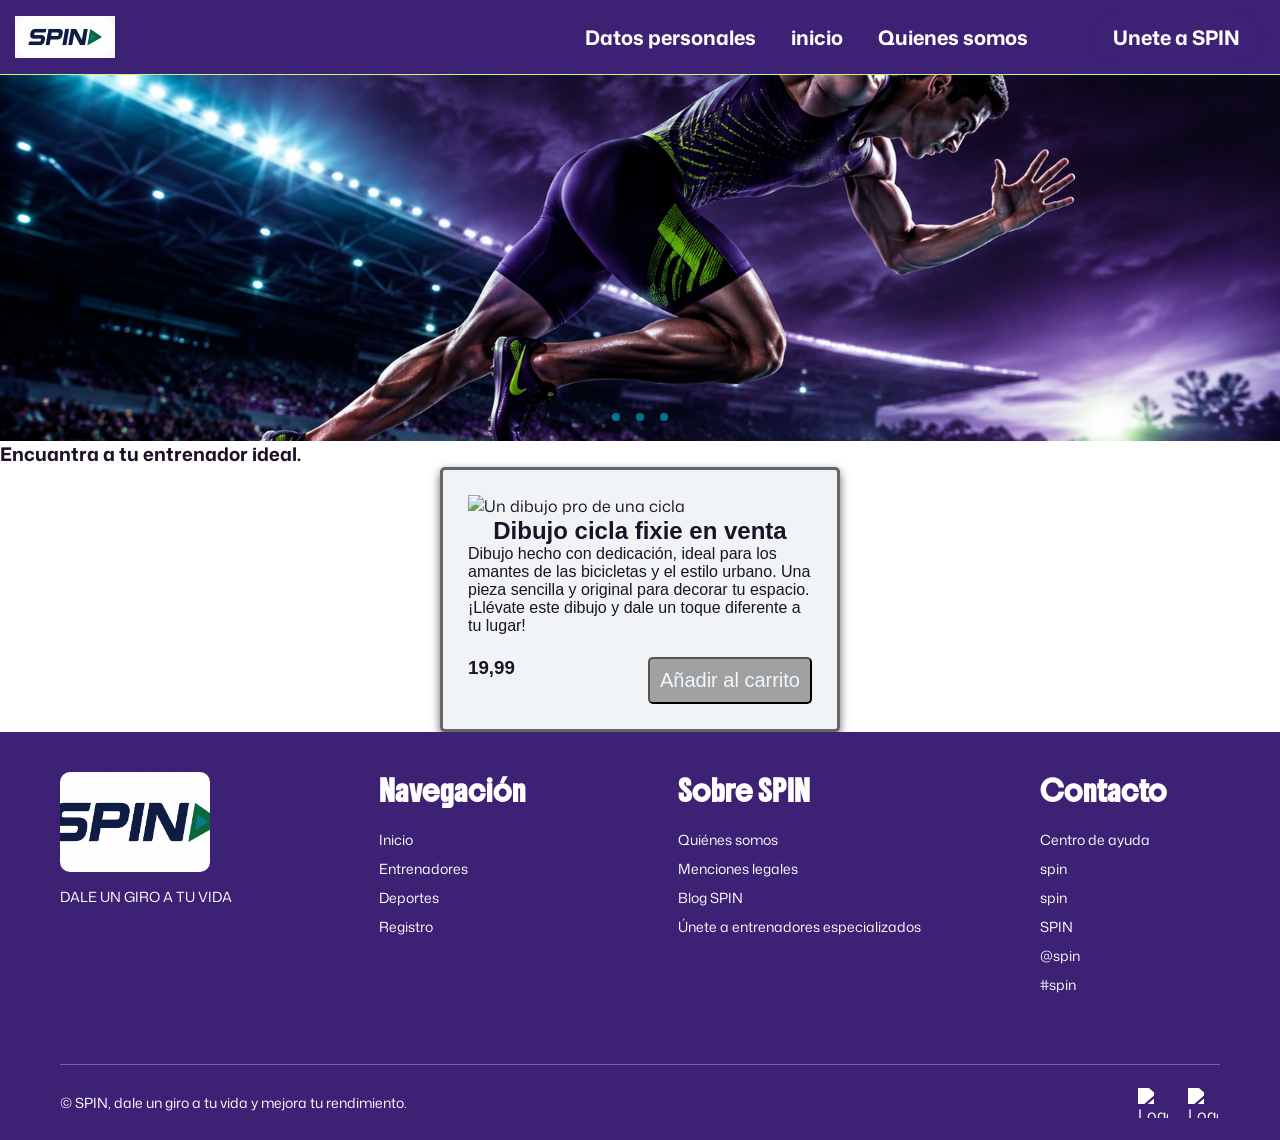
==== Index.html @ 16adf0dd "Avance del Index" ====
<!DOCTYPE html>
<html lang="en">
<head>
    <meta charset="UTF-8">
    <meta name="viewport" content="width=device-width, initial-scale=1.0">
    <title>Inicio</title>
    <link rel="stylesheet" href="CSS/style1.css">

    <link rel="preconnect" href="https://fonts.googleapis.com">
    <link rel="preconnect" href="https://fonts.gstatic.com" crossorigin>
    <link href="https://fonts.googleapis.com/css2?family=Boldonse&family=Mona+Sans:ital,wght@0,200..900;1,200..900&display=swap" rel="stylesheet">
    
    <link rel="preconnect" href="https://fonts.googleapis.com">
    <link rel="preconnect" href="https://fonts.gstatic.com" crossorigin>
    <link href="https://fonts.googleapis.com/css2?family=Boldonse&family=Mona+Sans:ital,wght@0,200..900;1,200..900&display=swap" rel="stylesheet">

</head>
<body>

<!-- HEDER-->

     <header class="header">

        <div class="logo">
            <img src="img/logo.jpg" alt="logo.oficial.SPIN">
        </div>

<!--MENU DE NAVEGACION-->

        <nav class="nav">

            <a href="datosPersonales.html">Datos personales</a>
            <a href="Menu.html">inicio</a>
            <a href="Indexquienesomos.html">Quienes somos</a>
    
        </nav>

        <a href="datosPersonales.html" class="header-button">Unete a SPIN</a>

    </header>

<!--MAIN-->    

    <main>

<!--SECCION IMAGENES CARRUSEL-->

        <section class="page">

            <div class="page-carrusel">

                <div class="container-img">

                    <img id="img1" src="img/imagen1inicio.png" alt="">
                    <img id="img2" src="img/imagen2inicio.png" alt="">
                    <img id="img3" src="img/imagen3inicio.png" alt="">

                </div>

                <div class="container-herf">

                    <a href="#img1"></a>
                    <a href="#img2"></a>
                    <a href="#img3"></a>

                </div>

            </div>

        </section>

<!--SECCION DE ENTRENADORES-->

        <section class="coachs">

            <h3>Encuantra a tu entrenador ideal.</h3>

            <div>
                <div class="Container">
                    <div class="Img">
                        <img src="cicla.jpeg" alt="Un dibujo pro de una cicla">
                    </div>

                    <div class="parrafo">
                        <h1>Dibujo cicla fixie en venta</h1>
                        <p>Dibujo hecho con dedicación, ideal para los amantes de las bicicletas y el estilo urbano. Una pieza sencilla y original para decorar tu espacio.
                            <br>¡Llévate este dibujo y dale un toque diferente a tu lugar!</p>

                    </div>
                    <br>
                    <div class="productoac">
                        <h3>19,99</h3>
                        <button>Añadir al carrito</button>
                    </div>
                </div>

                <div></div>
                <div></div>
                <div></div>

            </div>

            <div>

                <div></div>
                <div></div>
                <div></div>
                <div></div>

            </div>

        </section>
        
    </main>

</body>

<!--FOOTER-->

<footer class="footer">

    <div class="logofooter">
        <img src="img/logo.jpg" alt="Logo SPIN">
        <p>DALE UN GIRO A TU VIDA</p>
    </div>

    <div class="footer-section">
        <h3>Navegación</h3>
        <ul class="Navegacion">
            <li><a href="index.html">Inicio</a></li>
            <li><a href="#">Entrenadores</a></li>
            <li><a href="#">Deportes</a></li>
            <li><a href="#">Registro</a></li>
        </ul>
    </div>

    <div class="footer-section">
        <h3>Sobre SPIN</h3>
        <ul class="sobrespin">
            <li><a href="Indexquienesomos.html">Quiénes somos</a></li>
            <li><a href="#">Menciones legales</a></li>
            <li><a href="#">Blog SPIN</a></li>
            <li><a href="#">Únete a entrenadores especializados</a></li>
        </ul>
    </div>

    <div class="footer-section">
        <h3>Contacto</h3>
        <ul class="soporte">
            <li>Centro de ayuda</li>
            <li>spin</li>
            <li>spin</li>
            <li>SPIN</li>
            <li>@spin</li>
            <li>#spin</li>
        </ul>
    </div>

    <div class="border">

        <p>© SPIN, dale un giro a tu vida y mejora tu rendimiento.</p>

        <div class="redes">
            <a href="https://www.instagram.com/" title="Instagram">
                <img src="Img/instagram.png" alt="Logo de Instagram">
            </a>

            <a href="https://www.tiktok.com/es/" title="TikTok">
                <img src="Img/tik-tok.png" alt="Logo de TikTok">
            </a>
        </div>

    </div>

</footer>
</html>
---- CSS/style1.css ----
* {
    margin: 0;
    padding: 0;
    box-sizing: border-box;
}

body{
    font-family: "Mona Sans", sans-serif;
    background:#ffffff;
    color:#1C1126;
}

img{
    width: 100%;
    display: block;
}

a{
    text-decoration: none;
    color: inherit;
}

/*menu de navegación*/

.header{
    font-family: "Mona Sans", sans-serif;
    font-weight: 400;
    font-style: normal;
    display: flex;
    justify-content: space-between;
    align-items: center;
    padding: 10px 15px;
    border-bottom: 1px solid #C1FF72;
    background-color: #3d2174;
    color: #0097B2;
}

.logo{
     display: flex;
    justify-content:space-between;
    align-items: center;
    gap: 14px;
}

.logo img{
    width: 100px;
    height: auto;
}

.nav{
    display: flex;
    align-items: center;
    gap: 35px;
    margin-left: auto;
    margin-right: 60px
}

.nav a{
    font-size: 20px;
    font-weight: bold;
    color: #ffffff;
}

.nav a:hover{
    border-bottom: 2px solid #C1FF72;
    padding-bottom: 8px;
    color: #C1FF72;
}

.header-button{
    background: #3d2174;
    padding: 10px 22px;
    border-radius: 30px;
    border:solid #3d2174;
    font-size: 20px;
    font-weight: bold;
    display: flex;
    align-items: center;
    gap: 20px;
    color: #ffffff;
}

.header-button:hover{
    background-color: #3d2174;
    color: #C1FF72;
    border:solid #C1FF72;
}
/*SECCION IMAGENES CARRUSEL*/

.page-carrusel{
    position:relative;
    max-width:100%;
    height: 366px;
}

.container-img{
    height: 366px;
    width:100%;
    display:flex;
    aspect-ratio: 16/9;
    overflow-x:hidden;
    scroll-snap-type: x mandatory;
    scroll-behavior:smooth;
}

.container-img img{
    flex: 1 0 100%;
    scroll-snap-align:start;
    object-fit:cover;
}

.container-herf{
    display:flex;
    column-gap:1rem;
    position:absolute;
    bottom:1.25rem;
    left:50%;
    transform: translatex(-50%);
    z-index:1;
}

.container-herf a{
    width: .5rem;
    height: .5rem;
    border-radius:50%;
    background-color:#0097B2;
    opacity: .75;
    transition:opacity ease 250ms;
}

.container-herf a:hover{
    opacity:100%;
}

/*SECCION DE ENTRENADORES*/

.Container{
    background-color: rgb(240, 244, 246);
    width: 400px;
    margin: auto;
    padding: 25px;
    border: solid rgb(102, 102, 102) ;
    border-radius: 5px;
    overflow: hidden;
    box-shadow: 0px 4px 10px rgb(102, 102, 102)
}
.Img img{
    margin: auto;
    width: 400px;
    height: auto;
    display:flex;
    align-items: center;
}
.parrafo{
    display:flex;
    align-items: center;
    flex-direction: column;
    font-family: Arial, Helvetica, sans-serif;
}
.productoac{
    font-family: Arial, Helvetica, sans-serif;
    display: flex;
    justify-content: space-between;
}
button{
    background-color: rgb(160, 161, 160);
    border-radius: 5px;
    color: aliceblue;
    padding: 10px;
    font-size: 20px;
}
h1{
    display: flex;
    text-align: center;
}
.productoac button:hover{
    background-color: rgb(54, 75, 120);
}

/* FOOTER */

.footer {
    background-color: #3d2174;
    color: #ffffff;
    font-family: "Mona Sans", sans-serif;

    display: flex;
    justify-content: space-between;
    flex-wrap: wrap;

    gap: 40px;

    padding: 40px 60px 20px;
}


/* LOGO */

.logofooter {
    width: 200px;
}

.logofooter img {
    width: 150px;
    height: 100px;

    object-fit: cover;
    border-radius: 10px;
}

.logofooter p {
    font-size: 14px;
    margin-top: 15px;
}


/* SECCIONES DEL FOOTER */

.footer-section {
    min-width: 180px;
}

.footer h3 {
    margin: 0 0 20px;
    font-family: "Boldonse", system-ui;
    font-size: 20px;
}

.footer ul {
    list-style: none;

    padding: 0;
    margin: 0;
}

.footer li {
    font-size: 14px;
    margin-bottom: 10px;
}


/* ENLACES */

.footer a {
    color: #ffffff;
    text-decoration: none;
}

.footer a:hover {
    color: #C1FF72;
}


/* CONTACTO */

.soporte {
    font-size: 14px;
    color: #ffffff;

    list-style: none;

    padding: 0;
    margin: 0;
}

.soporte li:hover {
    color: #C1FF72;
}


/* PARTE INFERIOR */

.border {
    width: 100%;

    border-top: 1px solid rgba(255, 255, 255, 0.3);

    margin-top: 20px;
    padding-top: 20px;

    display: flex;
    justify-content: space-between;
    align-items: center;
}

.border p {
    margin: 0;
    font-size: 14px;
}


/* REDES SOCIALES */

.redes {
    display: flex;
    gap: 15px;
}

.border a {
    display: flex;
    align-items: center;
    justify-content: center;

    width: 35px;
    height: 35px;
}

.border img {
    width: 30px;
    height: 30px;

    object-fit: contain;

    filter: brightness(0) saturate(100%) invert(100%);
}
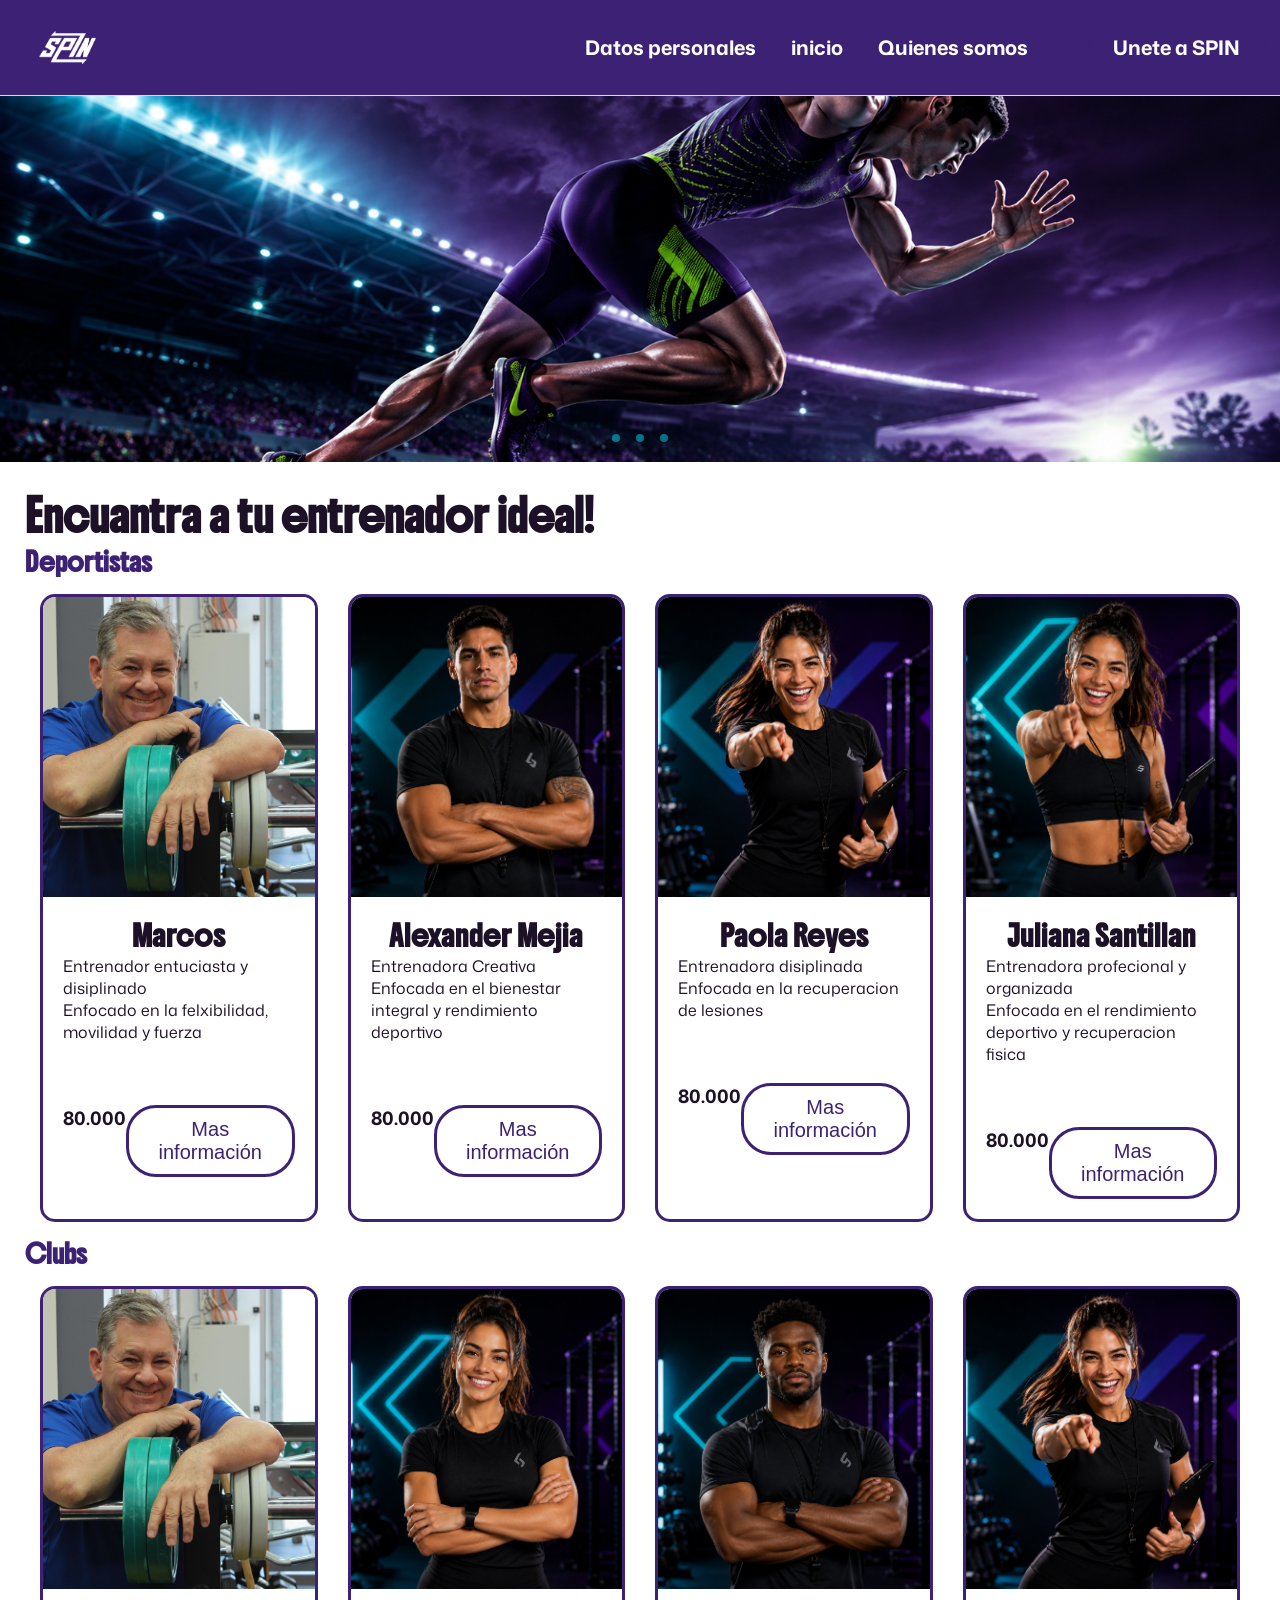
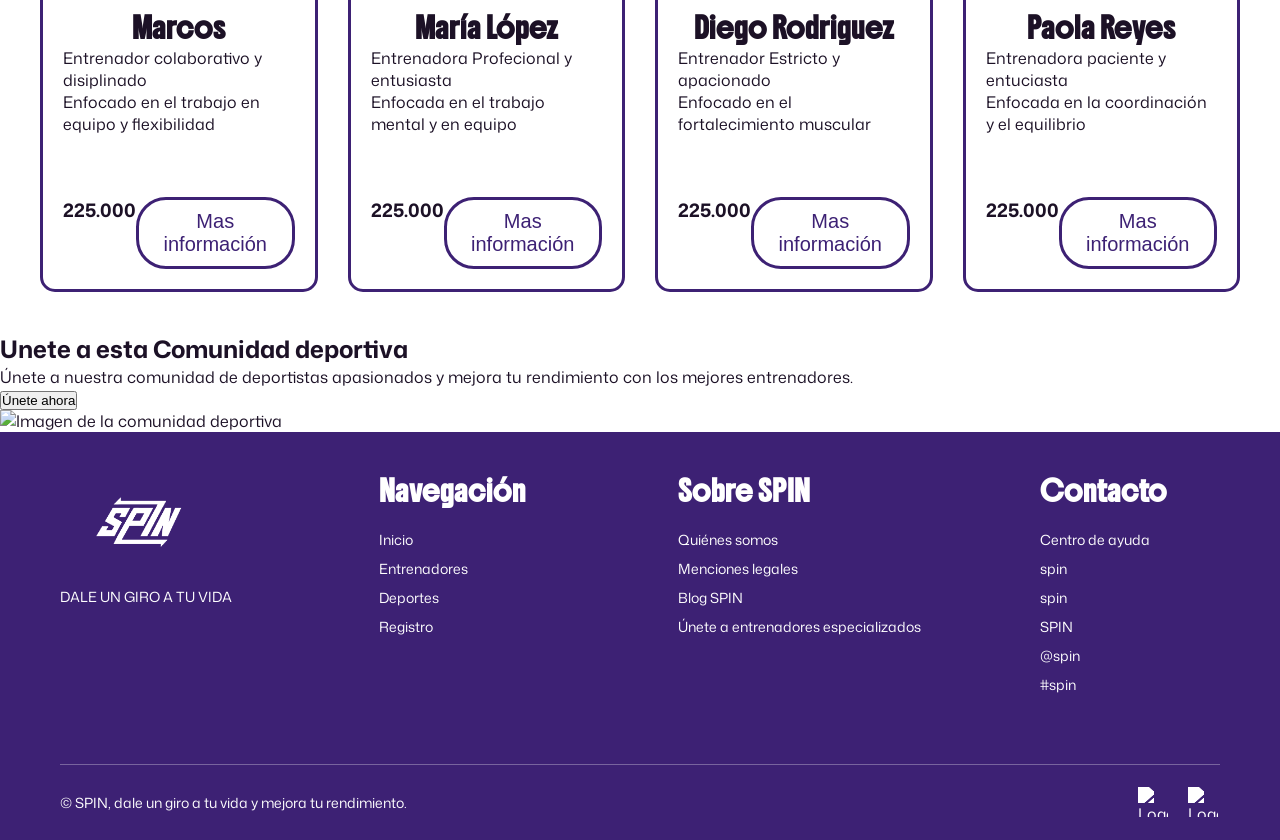
==== commit b2954419: "Atualizacion Home1" ====
--- a/Index.html
+++ b/Index.html
@@ -22,7 +22,7 @@
      <header class="header">
 
         <div class="logo">
-            <img src="img/logo.jpg" alt="logo.oficial.SPIN">
+            <img src="img/logo de SPIN.png" alt="logo.oficial.SPIN">
         </div>
 
 <!--MENU DE NAVEGACION-->
@@ -73,42 +73,206 @@
 
         <section class="coachs">
 
-            <h3>Encuantra a tu entrenador ideal.</h3>
-
-            <div>
-                <div class="Container">
-                    <div class="Img">
-                        <img src="cicla.jpeg" alt="Un dibujo pro de una cicla">
-                    </div>
-
-                    <div class="parrafo">
-                        <h1>Dibujo cicla fixie en venta</h1>
-                        <p>Dibujo hecho con dedicación, ideal para los amantes de las bicicletas y el estilo urbano. Una pieza sencilla y original para decorar tu espacio.
-                            <br>¡Llévate este dibujo y dale un toque diferente a tu lugar!</p>
-
-                    </div>
-                    <br>
-                    <div class="productoac">
-                        <h3>19,99</h3>
-                        <button>Añadir al carrito</button>
-                    </div>
-                </div>
-
-                <div></div>
-                <div></div>
-                <div></div>
-
-            </div>
-
-            <div>
-
-                <div></div>
-                <div></div>
-                <div></div>
-                <div></div>
-
-            </div>
-
+            <div class="coachs-title">
+                <h3>Encuantra a tu entrenador ideal!</h3>
+            </div>
+
+            <div class="section">
+                <h3>Deportistas</h3>
+            </div>
+
+
+            <div class="coach-row">
+
+                <div class="Container">
+
+                    <div class="Img">
+                        <img src="img/coach.jpg" alt="Foto de portada de un entrenador">
+                    </div>
+
+                    <div class="parrafo">
+
+                        <h1>Marcos</h1>
+                        <p>Entrenador entuciasta y disiplinado
+                            <br>Enfocado en la felxibilidad, movilidad y fuerza</p>
+
+                    </div>
+                    <br>
+                    <div class="productoac">
+
+                        <h3>80.000</h3>
+                        <button><a href="usuario.html">Mas información</a></button>
+
+                    </div>
+
+                </div>
+
+                <div class="Container">
+
+                    <div class="Img">
+                        <img src="img/alexandermejia.png" alt="Foto de portada de un entrenador">
+                    </div>
+
+                    <div class="parrafo">
+
+                        <h1>Alexander Mejia</h1>
+                        <p>Entrenadora Creativa
+                            <br>Enfocada en el bienestar integral y rendimiento deportivo</p>
+
+                    </div>
+                    <br>
+                    <div class="productoac">
+                        <h3>80.000</h3>
+                        <button><a href="usuario.html">Mas información</a></button>
+
+                    </div>
+
+                </div>
+
+                <div class="Container">
+                    <div class="Img">
+                        <img src="img/paolareyes.png" alt="Foto de portada de un entrenador">
+                    </div>
+
+                    <div class="parrafo">
+                        <h1>Paola Reyes</h1>
+                        <p>Entrenadora disiplinada
+                            <br>Enfocada en la recuperacion de lesiones</p>
+
+                    </div>
+                    <br>
+                    <div class="productoac">
+                        <h3>80.000</h3>
+                        <button><a href="usuario.html">Mas información</a></button>
+                    </div>
+                </div>
+
+                <div class="Container">
+                    <div class="Img">
+                        <img src="img/julianasantillan.png" alt="Foto de portada de un entrenador">
+                    </div>
+
+                    <div class="parrafo">
+                        <h1>Juliana Santillan</h1>
+                        <p>Entrenadora profecional y organizada
+                            <br>Enfocada en el rendimiento deportivo y recuperacion fisica</p>
+
+                    </div>
+                    <br>
+                    <div class="productoac">
+                        <h3>80.000</h3>
+                        <button>Mas información</button>
+                    </div>
+                </div>
+
+            </div>
+
+            <div class="section">
+                <h3>Clubs</h3>
+            </div>
+
+            <div class="coach-row">
+
+                <div class="Container">
+                    <div class="Img">
+                        <img src="img/coach.jpg" alt="Foto de portada de un entrenador">
+                    </div>
+
+                    <div class="parrafo">
+                        <h1>Marcos</h1>
+                        <p>Entrenador colaborativo y disiplinado
+                            <br>Enfocado en el trabajo en equipo y flexibilidad</p>
+
+                    </div>
+                    <br>
+                    <div class="productoac">
+                        <h3>225.000</h3>
+                        <button><a href="usuario.html">Mas información</a></button>
+                    </div>
+                </div>
+
+                <div class="Container">
+                    <div class="Img">
+                        <img src="img/marialopez.png" alt="Foto de portada de un entrenador">
+                    </div>
+
+                    <div class="parrafo">
+                        <h1>María López</h1>
+                        <p>Entrenadora Profecional y entusiasta
+                            <br>Enfocada en el trabajo mental y en equipo</p>
+
+                    </div>
+                    <br>
+                    <div class="productoac">
+                        <h3>225.000</h3>
+                        <button>Mas información</button>
+                    </div>
+                </div>
+
+                <div class="Container">
+                    <div class="Img">
+                        <img src="img/diegorodriguez.png" alt="Foto de portada de un entrenador">
+                    </div>
+
+                    <div class="parrafo">
+                        <h1>Diego Rodriguez</h1>
+                        <p>Entrenador Estricto y apacionado
+                            <br>Enfocado en el fortalecimiento muscular</p>
+
+                    </div>
+                    <br>
+                    <div class="productoac">
+                        <h3>225.000</h3>
+                        <button>Mas información</button>
+                    </div>
+                </div>
+
+                <div class="Container">
+
+                    <div class="Img">
+                        <img src="img/paolareyes.png" alt="Foto de portada de un entrenador">
+                    </div>
+
+                    <div class="parrafo">
+
+                        <h1>Paola Reyes</h1>
+                        <p>Entrenadora paciente y entuciasta
+                            <br>Enfocada en la coordinación y el equilibrio</p>
+
+                    </div>
+                    <br>
+                    <div class="productoac">
+                        <h3>225.000</h3>
+                        <button><a href="usuario.html">Mas información</a></button>
+                    </div>
+
+                </div>
+
+            </div>
+
+        </section>
+
+        <section class="community">
+
+            <div class="text-community">
+
+                <h1>Unete a esta Comunidad deportiva</h1>
+                <p>Únete a nuestra comunidad de deportistas apasionados y 
+                mejora tu rendimiento con los mejores entrenadores.</p>
+
+                <button>Únete ahora</button>
+
+            </div>
+
+            <div class="img-community">
+                <img src="img/comunidad.jpg" alt="Imagen de la comunidad deportiva">
+            </div>
+
+        </section>
+        
+        <section class="sport">
+
+            
         </section>
         
     </main>
@@ -120,7 +284,7 @@
 <footer class="footer">
 
     <div class="logofooter">
-        <img src="img/logo.jpg" alt="Logo SPIN">
+        <img src="img/logo de SPIN.png" alt="Logo SPIN">
         <p>DALE UN GIRO A TU VIDA</p>
     </div>
 
--- a/CSS/style1.css
+++ b/CSS/style1.css
@@ -134,47 +134,85 @@
 
 /*SECCION DE ENTRENADORES*/
 
+.coachs{
+    padding: 25px;
+}
+
+.coachs-title h3{
+    font-family: "Boldonse", system-ui;
+    font-size: 30px;
+}
+
+.section{
+    font-family: "Boldonse", system-ui;
+    font-size: 15px;
+    color:#3d2174
+}
+
+.coach-row{
+    display:flex;
+    justify-content:space-around;
+}
+
 .Container{
-    background-color: rgb(240, 244, 246);
+    background-color: #ffff;
     width: 400px;
-    margin: auto;
-    padding: 25px;
-    border: solid rgb(102, 102, 102) ;
-    border-radius: 5px;
+    margin: 15px;
+    border: solid #3d2174 ;
+    border-radius: 15px;
     overflow: hidden;
-    box-shadow: 0px 4px 10px rgb(102, 102, 102)
-}
+}
+
+.Img{
+    width: 100%;
+    height: 300px;
+    overflow: hidden;
+}
+
 .Img img{
-    margin: auto;
-    width: 400px;
-    height: auto;
-    display:flex;
-    align-items: center;
-}
+    width: 100%;
+    height: 100%;
+    object-fit: cover;
+    object-position: center;
+    display: block;
+}
+
 .parrafo{
     display:flex;
     align-items: center;
     flex-direction: column;
-    font-family: Arial, Helvetica, sans-serif;
-}
+    font-family: "Mona Sans", sans-serif;
+}
+
+.parrafo, .productoac{
+    padding:20px;
+}
+
 .productoac{
-    font-family: Arial, Helvetica, sans-serif;
+    font-family: "Mona Sans", sans-serif;
     display: flex;
     justify-content: space-between;
 }
-button{
-    background-color: rgb(160, 161, 160);
-    border-radius: 5px;
-    color: aliceblue;
+
+.productoac button{
+    background-color:#ffff ;
+    border-radius: 30px;
+    border:solid #3d2174;
+    color: #3d2174;
     padding: 10px;
     font-size: 20px;
 }
-h1{
+
+.parrafo h1{
+    font-family: "Boldonse", system-ui;
+    font-size:20px;
     display: flex;
     text-align: center;
 }
+
 .productoac button:hover{
-    background-color: rgb(54, 75, 120);
+    background-color: #3d2174;
+    color:#C1FF72
 }
 
 /* FOOTER */
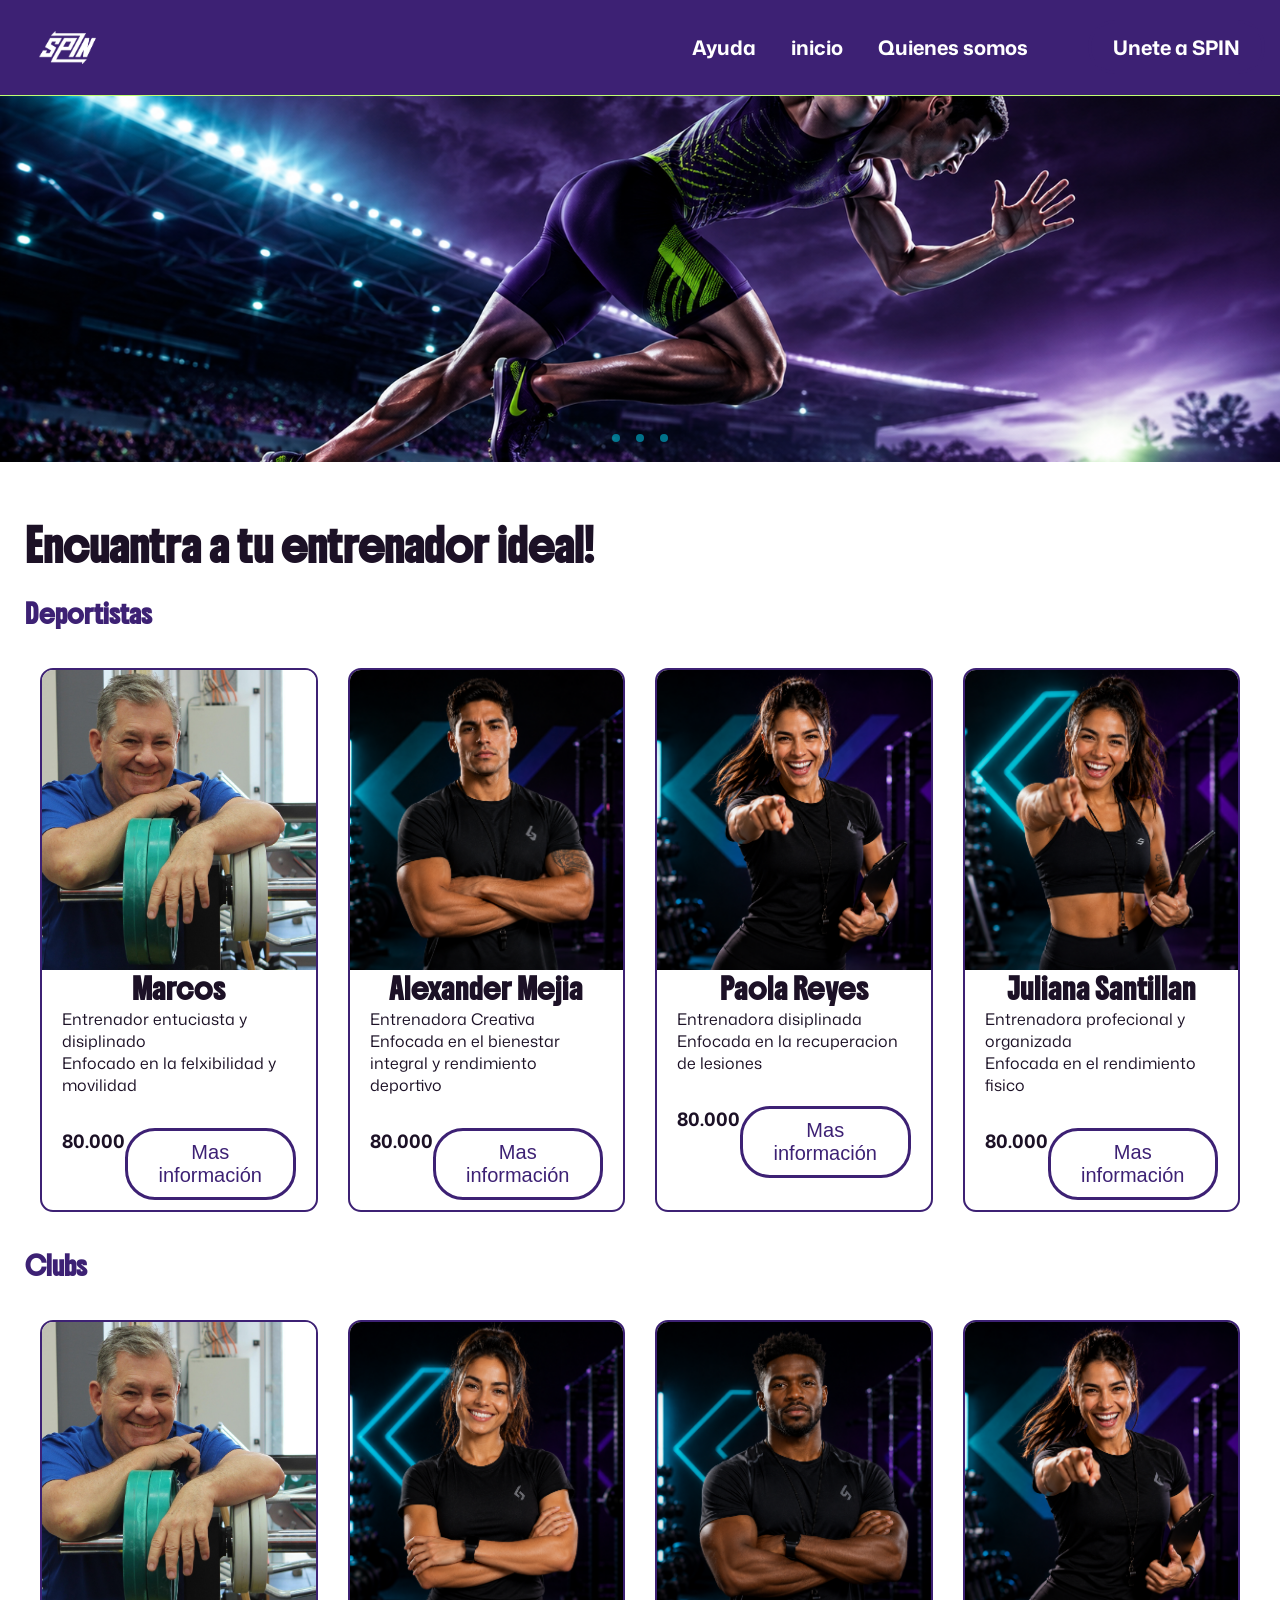
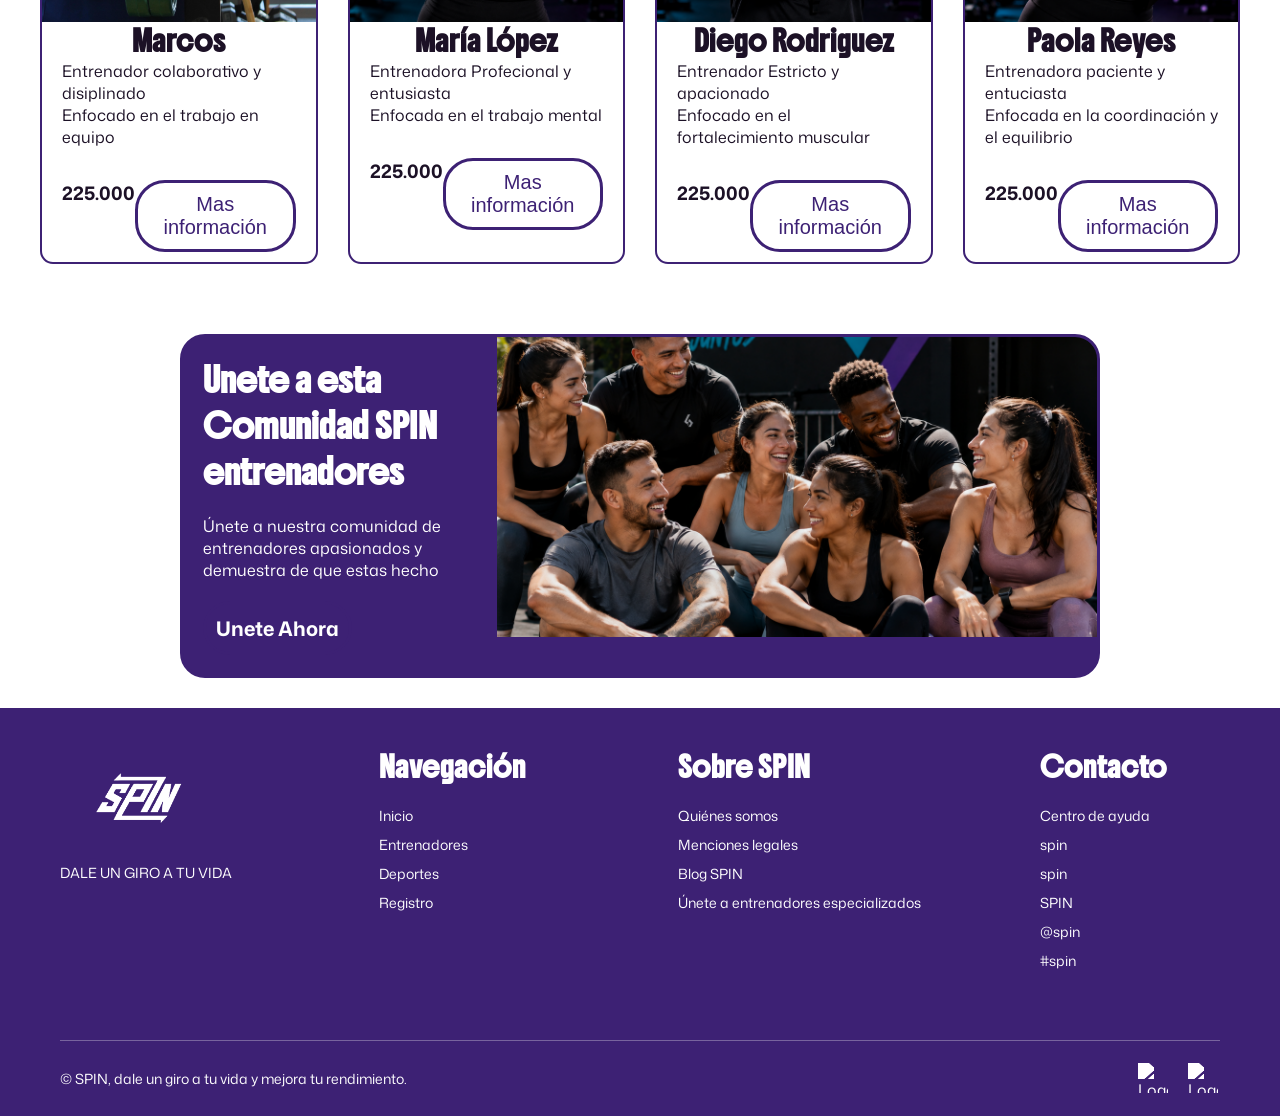
==== commit fb516071: "avances home" ====
--- a/Index.html
+++ b/Index.html
@@ -29,13 +29,13 @@
 
         <nav class="nav">
 
-            <a href="datosPersonales.html">Datos personales</a>
-            <a href="Menu.html">inicio</a>
+            <a href="ayuda.html">Ayuda</a>
+            <a href="index.html">inicio</a>
             <a href="Indexquienesomos.html">Quienes somos</a>
     
         </nav>
 
-        <a href="datosPersonales.html" class="header-button">Unete a SPIN</a>
+        <a href="registrado.html" class="header-button">Unete a SPIN</a>
 
     </header>
 
@@ -77,10 +77,14 @@
                 <h3>Encuantra a tu entrenador ideal!</h3>
             </div>
 
+            <br>
+
             <div class="section">
                 <h3>Deportistas</h3>
             </div>
 
+            <br>
+
 
             <div class="coach-row">
 
@@ -94,7 +98,7 @@
 
                         <h1>Marcos</h1>
                         <p>Entrenador entuciasta y disiplinado
-                            <br>Enfocado en la felxibilidad, movilidad y fuerza</p>
+                            <br>Enfocado en la felxibilidad y movilidad</p>
 
                     </div>
                     <br>
@@ -155,7 +159,7 @@
                     <div class="parrafo">
                         <h1>Juliana Santillan</h1>
                         <p>Entrenadora profecional y organizada
-                            <br>Enfocada en el rendimiento deportivo y recuperacion fisica</p>
+                            <br>Enfocada en el rendimiento fisico</p>
 
                     </div>
                     <br>
@@ -167,10 +171,14 @@
 
             </div>
 
+            <br>
+
             <div class="section">
                 <h3>Clubs</h3>
             </div>
 
+            <br>
+
             <div class="coach-row">
 
                 <div class="Container">
@@ -181,7 +189,7 @@
                     <div class="parrafo">
                         <h1>Marcos</h1>
                         <p>Entrenador colaborativo y disiplinado
-                            <br>Enfocado en el trabajo en equipo y flexibilidad</p>
+                            <br>Enfocado en el trabajo en equipo</p>
 
                     </div>
                     <br>
@@ -199,7 +207,7 @@
                     <div class="parrafo">
                         <h1>María López</h1>
                         <p>Entrenadora Profecional y entusiasta
-                            <br>Enfocada en el trabajo mental y en equipo</p>
+                            <br>Enfocada en el trabajo mental</p>
 
                     </div>
                     <br>
@@ -252,27 +260,26 @@
 
         </section>
 
+<!--SECCION COMUNIDAD REGISTRO ENTRENADORES-->
+
         <section class="community">
 
             <div class="text-community">
 
-                <h1>Unete a esta Comunidad deportiva</h1>
-                <p>Únete a nuestra comunidad de deportistas apasionados y 
-                mejora tu rendimiento con los mejores entrenadores.</p>
-
-                <button>Únete ahora</button>
+                <h1>Unete a esta Comunidad SPIN entrenadores</h1>
+                <p>Únete a nuestra comunidad de entrenadores apasionados y 
+                 demuestra de que estas hecho</p>
+
+                <button>Unete Ahora</button>
 
             </div>
 
             <div class="img-community">
-                <img src="img/comunidad.jpg" alt="Imagen de la comunidad deportiva">
-            </div>
-
-        </section>
-        
-        <section class="sport">
-
-            
+
+                <img src="img/fondocomunidad.png" alt="Imagen de la comunidad deportiva">
+
+            </div>
+
         </section>
         
     </main>
--- a/CSS/style1.css
+++ b/CSS/style1.css
@@ -136,6 +136,8 @@
 
 .coachs{
     padding: 25px;
+    max-width: 1400px;
+    margin: 30px auto;
 }
 
 .coachs-title h3{
@@ -158,8 +160,8 @@
     background-color: #ffff;
     width: 400px;
     margin: 15px;
-    border: solid #3d2174 ;
-    border-radius: 15px;
+    border: 2px solid #3d2174;
+    border-radius: 13px;
     overflow: hidden;
 }
 
@@ -185,7 +187,8 @@
 }
 
 .parrafo, .productoac{
-    padding:20px;
+    padding-inline:20px;
+    padding-bottom:10px;
 }
 
 .productoac{
@@ -215,6 +218,58 @@
     color:#C1FF72
 }
 
+/*SECCION COMUNIDAD REGISTRO ENTRENADORES*/
+
+.community{
+    display:flex;
+    justify-content: space-between;
+    border: solid #3d2174;
+    border-radius:25px;
+    background-color:#3d2174;
+    max-width:1400px;
+    margin: 30px;
+    margin-inline:180px;
+    overflow:hidden;
+}
+
+.text-community{
+    padding: 20px;
+    color:#ffffff
+}
+
+.text-community p{
+    margin-top:20px;
+    margin-bottom:20px;
+    font-family:"mona sans", sans-serif;
+}
+
+.text-community button{
+    padding: 10px 10px;
+    border-radius: 30px;
+    font-family: "mona sans", sans-serif;
+    font-size:20px;
+    background-color:#3d2174;
+    color:#ffffff;
+    border:solid #3d2174;
+
+    font-weight:bold;
+    transition: background-color 0.5s ease;
+}
+
+.text-community button:hover{
+    background-color:#C1FF72;
+    color:#3d2174;
+}
+
+.text-community h1{
+    font-family: "Boldonse", system-ui;
+}
+
+.img-community img{
+    width:600px;
+    height: 300px;
+    object-fit: cover;
+}
 /* FOOTER */
 
 .footer {
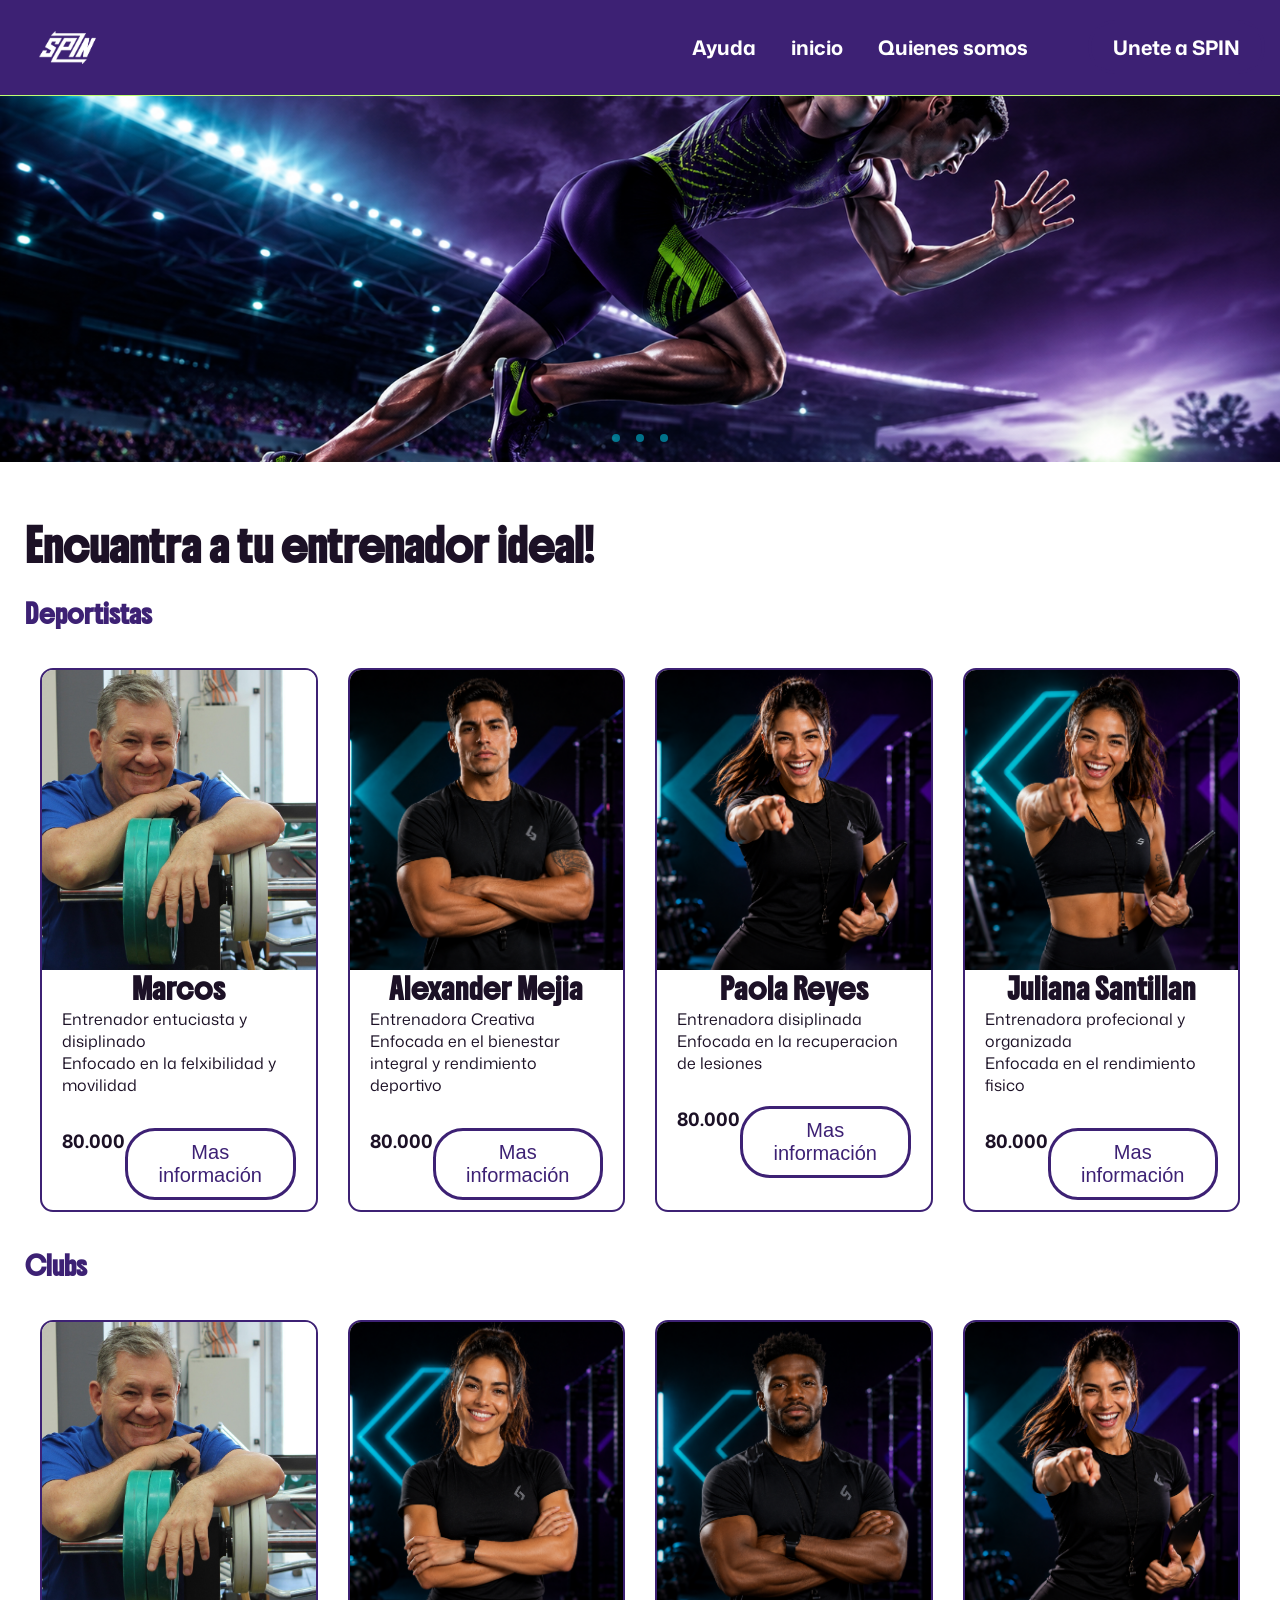
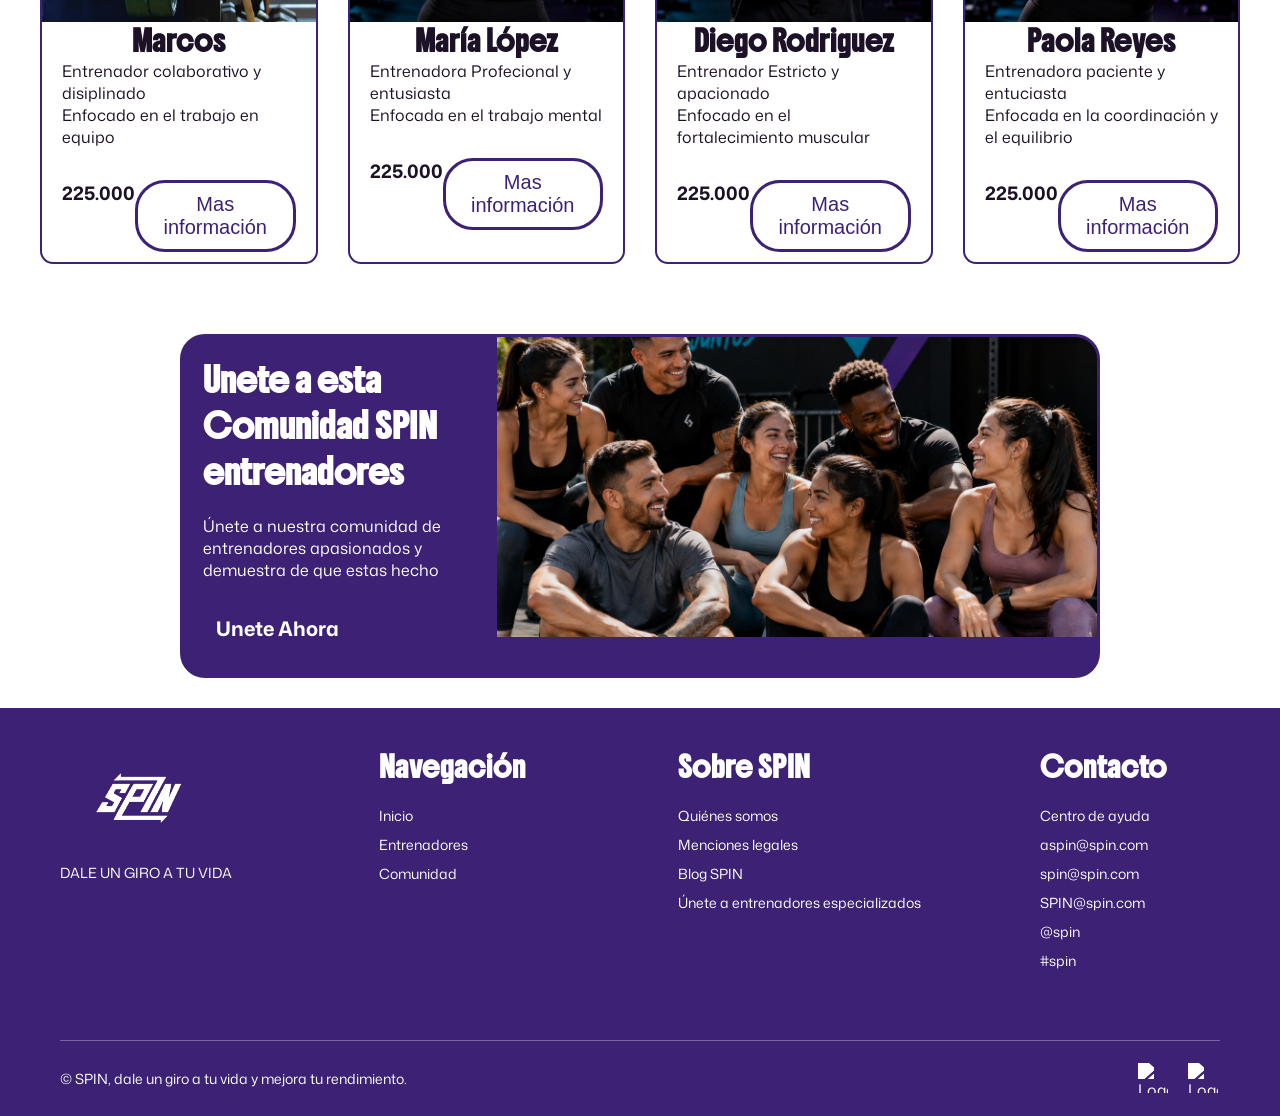
==== commit fe23de9a: "Conecte todas las paginas y añadi el logo revisar si todo esta bien" ====
--- a/Index.html
+++ b/Index.html
@@ -45,7 +45,7 @@
 
 <!--SECCION IMAGENES CARRUSEL-->
 
-        <section class="page">
+        <section id="carrusel" class="page">
 
             <div class="page-carrusel">
 
@@ -71,7 +71,7 @@
 
 <!--SECCION DE ENTRENADORES-->
 
-        <section class="coachs">
+        <section id="entrenadores"class="coachs">
 
             <div class="coachs-title">
                 <h3>Encuantra a tu entrenador ideal!</h3>
@@ -262,7 +262,7 @@
 
 <!--SECCION COMUNIDAD REGISTRO ENTRENADORES-->
 
-        <section class="community">
+        <section id="comunidad"class="community">
 
             <div class="text-community">
 
@@ -270,7 +270,7 @@
                 <p>Únete a nuestra comunidad de entrenadores apasionados y 
                  demuestra de que estas hecho</p>
 
-                <button>Unete Ahora</button>
+                <button><a href="datosPersonales.html">Unete Ahora</a></button>
 
             </div>
 
@@ -298,10 +298,9 @@
     <div class="footer-section">
         <h3>Navegación</h3>
         <ul class="Navegacion">
-            <li><a href="index.html">Inicio</a></li>
-            <li><a href="#">Entrenadores</a></li>
-            <li><a href="#">Deportes</a></li>
-            <li><a href="#">Registro</a></li>
+            <li><a href="#carrusel">Inicio</a></li>
+            <li><a href="#entrenadores">Entrenadores</a></li>
+            <li><a href="#comunidad">Comunidad</a></li>
         </ul>
     </div>
 
@@ -309,21 +308,21 @@
         <h3>Sobre SPIN</h3>
         <ul class="sobrespin">
             <li><a href="Indexquienesomos.html">Quiénes somos</a></li>
-            <li><a href="#">Menciones legales</a></li>
-            <li><a href="#">Blog SPIN</a></li>
-            <li><a href="#">Únete a entrenadores especializados</a></li>
+            <li><a href="centrolegal.html">Menciones legales</a></li>
+            <li><a href="blogspin.html">Blog SPIN</a></li>
+            <li><a href="datosPersonales.html">Únete a entrenadores especializados</a></li>
         </ul>
     </div>
 
     <div class="footer-section">
         <h3>Contacto</h3>
         <ul class="soporte">
-            <li>Centro de ayuda</li>
-            <li>spin</li>
-            <li>spin</li>
-            <li>SPIN</li>
-            <li>@spin</li>
-            <li>#spin</li>
+            <li><a href="ayuda.html">Centro de ayuda</a></li>
+            <li><a href="mailto:aspin@spin.com">aspin@spin.com</a></li>
+            <li><a href="mailto:spin@spin.com">spin@spin.com</a></li>
+            <li><a href="mailto:SPIN@spin.com">SPIN@spin.com</a></li>
+            <li><a href="https://twitter.com/spin" target="_blank">@spin</a></li>
+            <li><a href="https://www.instagram.com/spin/" target="_blank">#spin</a></li>
         </ul>
     </div>
 
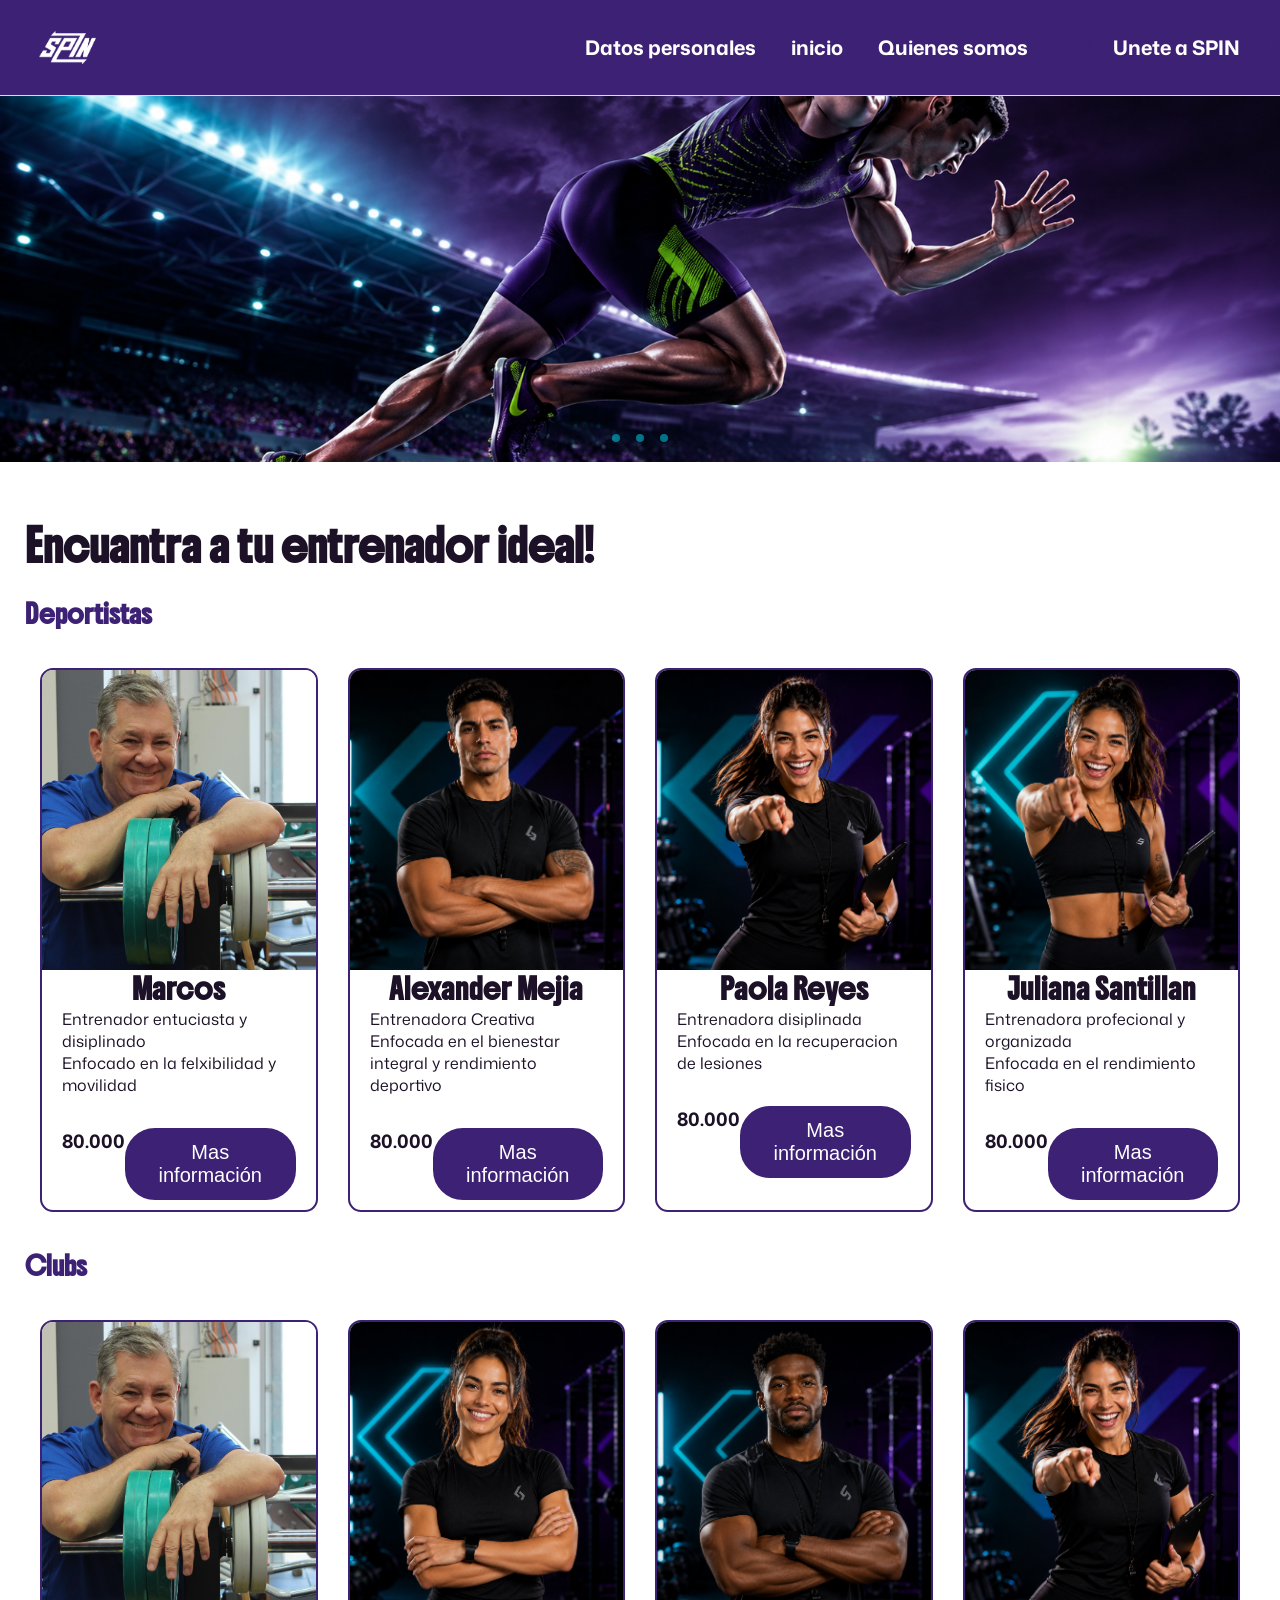
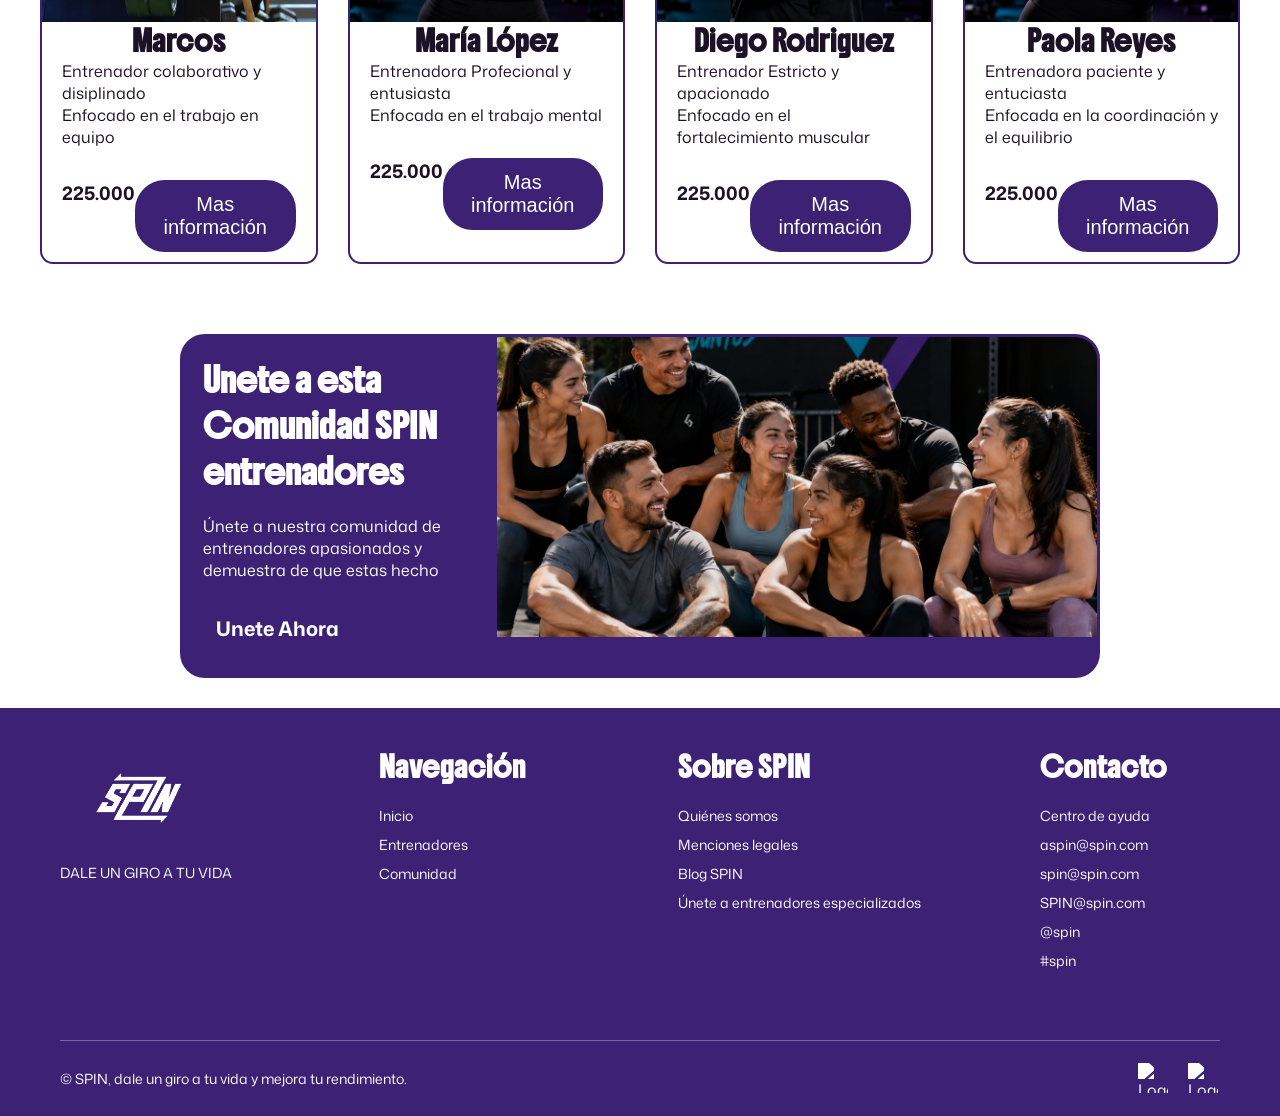
==== commit 85a9af70: "Intento de responsive 1 home" ====
--- a/Index.html
+++ b/Index.html
@@ -15,29 +15,26 @@
     <link href="https://fonts.googleapis.com/css2?family=Boldonse&family=Mona+Sans:ital,wght@0,200..900;1,200..900&display=swap" rel="stylesheet">
 
 </head>
+
 <body>
 
 <!-- HEDER-->
-
-     <header class="header">
-
-        <div class="logo">
-            <img src="img/logo de SPIN.png" alt="logo.oficial.SPIN">
-        </div>
-
-<!--MENU DE NAVEGACION-->
-
-        <nav class="nav">
-
-            <a href="ayuda.html">Ayuda</a>
-            <a href="index.html">inicio</a>
-            <a href="Indexquienesomos.html">Quienes somos</a>
-    
-        </nav>
-
-        <a href="registrado.html" class="header-button">Unete a SPIN</a>
-
-    </header>
+ 
+<header class="navbar">
+
+    <div class="logo">
+        <img src="img/logo de SPIN.png" alt="logo.oficial.SPIN">
+    </div>
+
+    <nav class="nav-links" id="nav-links">
+        <a href="datosPersonales.html">Datos personales</a>
+        <a href="Index.html">inicio</a>
+        <a href="Indexquienesomos.html">Quienes somos</a>
+    </nav>
+
+    <a href="registrado.html" class="header-button">Unete a SPIN</a>
+
+</header>
 
 <!--MAIN-->    
 
--- a/CSS/style1.css
+++ b/CSS/style1.css
@@ -22,11 +22,12 @@
 
 /*menu de navegación*/
 
-.header{
+.navbar{
     font-family: "Mona Sans", sans-serif;
     font-weight: 400;
     font-style: normal;
     display: flex;
+    flex-wrap: wrap;
     justify-content: space-between;
     align-items: center;
     padding: 10px 15px;
@@ -35,33 +36,27 @@
     color: #0097B2;
 }
 
-.logo{
-     display: flex;
-    justify-content:space-between;
-    align-items: center;
-    gap: 14px;
-}
-
-.logo img{
-    width: 100px;
-    height: auto;
-}
-
-.nav{
+.nav-links{
     display: flex;
     align-items: center;
     gap: 35px;
     margin-left: auto;
-    margin-right: 60px
-}
-
-.nav a{
+    margin-right: 60px;
+}
+
+.nav-links a{
     font-size: 20px;
     font-weight: bold;
     color: #ffffff;
-}
-
-.nav a:hover{
+    white-space: nowrap;
+}
+
+.logo img{
+    width:100px;
+    height:auto;
+}
+
+.nav-links a:hover{
     border-bottom: 2px solid #C1FF72;
     padding-bottom: 8px;
     color: #C1FF72;
@@ -71,7 +66,7 @@
     background: #3d2174;
     padding: 10px 22px;
     border-radius: 30px;
-    border:solid #3d2174;
+    border: solid #3d2174;
     font-size: 20px;
     font-weight: bold;
     display: flex;
@@ -83,8 +78,9 @@
 .header-button:hover{
     background-color: #3d2174;
     color: #C1FF72;
-    border:solid #C1FF72;
-}
+    border: solid #C1FF72;
+}
+
 /*SECCION IMAGENES CARRUSEL*/
 
 .page-carrusel{
@@ -198,12 +194,13 @@
 }
 
 .productoac button{
-    background-color:#ffff ;
+    background-color:#3d2174 ;
     border-radius: 30px;
     border:solid #3d2174;
-    color: #3d2174;
+    color: #ffffff;
     padding: 10px;
     font-size: 20px;
+    transition:scale 0.3s 0s background-color 0.5s ease;
 }
 
 .parrafo h1{
@@ -215,7 +212,8 @@
 
 .productoac button:hover{
     background-color: #3d2174;
-    color:#C1FF72
+    color:#C1FF72;
+    transform:scale(1.1);
 }
 
 /*SECCION COMUNIDAD REGISTRO ENTRENADORES*/
@@ -405,4 +403,193 @@
     object-fit: contain;
 
     filter: brightness(0) saturate(100%) invert(100%);
+}
+/*Responsive*/
+/* ===================== TABLETS (≤ 900px) ===================== */
+@media (max-width: 900px) {
+
+    /* --- Navbar: bajamos tamaños para que quepa todo --- */
+    .nav{
+        gap: 20px;
+        margin-right: 24px;
+    }
+    .nav a{
+        font-size: 16px;
+    }
+    .header-button{
+        font-size: 16px;
+        padding: 8px 16px;
+    }
+
+    /* --- Tarjetas de entrenadores: pasan a grilla que se ajusta sola --- */
+    .coach-row{
+        display: grid;
+        grid-template-columns: repeat(2, 1fr);   /* 2 columnas en tablet */
+        justify-content: center;
+        gap: 20px;
+    }
+    .Container{
+        width: 100%;      /* ya no 400px fijo, ocupa su celda de la grilla */
+        margin: 0;
+    }
+
+    /* --- Comunidad: menos márgenes laterales, se apila --- */
+    .community{
+        flex-direction: column;
+        margin-inline: 40px;
+    }
+    .img-community img{
+        width: 100%;      /* ya no 600px fijo */
+        height: auto;
+    }
+
+    /* --- Footer: 2 columnas en vez de 4 en fila apretada --- */
+    .footer{
+        justify-content: flex-start;
+        gap: 32px;
+    }
+}
+
+/* ===================== CELULARES (≤ 480px) ===================== */
+@media (max-width: 480px) {
+
+    /* --- Navbar: el texto de los links es lo primero que hay que ocultar/simplificar --- */
+    .header{
+        flex-wrap: wrap;
+        padding: 10px;
+    }
+    .nav{
+        display: none;   /* en celular muy angosto, ocultamos el menú de texto */
+    }
+    .logo img{
+        width: 70px;
+    }
+    .header-button{
+        font-size: 14px;
+        padding: 8px 14px;
+    }
+
+    /* --- Carrusel: baja un poco de alto --- */
+    .page-carrusel, .container-img{
+        height: 220px;
+    }
+
+    /* --- Tarjetas de entrenadores: 1 sola columna --- */
+    .coach-row{
+        grid-template-columns: 1fr;
+    }
+    .coachs{
+        padding: 16px;
+    }
+    .coachs-title h3{
+        font-size: 22px;
+    }
+
+    /* --- Comunidad: márgenes mínimos, texto centrado --- */
+    .community{
+        margin-inline: 16px;
+        margin-top: 16px;
+        margin-bottom: 16px;
+    }
+    .text-community{
+        padding: 16px;
+    }
+    .text-community h1{
+        font-size: 1.4rem;
+    }
+
+    /* --- Footer: todo en una sola columna --- */
+    .footer{
+        flex-direction: column;
+        padding: 32px 24px 16px;
+        gap: 24px;
+    }
+    .border{
+        flex-direction: column;
+        gap: 12px;
+        text-align: center;
+    }
+}
+@media (max-width: 900px) {
+    .coach-row{
+        display: grid;
+        grid-template-columns: repeat(2, 1fr);
+        justify-content: center;
+        gap: 20px;
+    }
+    .Container{
+        width: 100%;
+        margin: 0;
+    }
+}
+
+@media (max-width: 480px) {
+    .coach-row{
+        grid-template-columns: 1fr;
+    }
+}
+@media (max-width: 900px) {
+    .productoac{
+        flex-direction: column;
+        align-items: stretch;
+        gap: 10px;
+    }
+    .productoac h3{
+        text-align: center;
+    }
+    .productoac button{
+        width: 100%;
+    }
+}
+
+@media (max-width: 900px){
+    .nav-links{
+        gap: 20px;
+        margin-right: 24px;
+    }
+    .nav-links a{
+        font-size: 16px;
+    }
+    .header-button{
+        font-size: 16px;
+        padding: 8px 16px;
+    }
+}
+
+/* ===== CELULARES (≤ 480px) ===== */
+@media (max-width: 480px){
+    .navbar{
+        padding: 10px;
+    }
+    .logo img{
+        width: 70px;
+    }
+    .header-button{
+        font-size: 14px;
+        padding: 8px 14px;
+    }
+
+    .nav-links{
+        order: 3;
+        width: 100%;
+        margin: 4px 0 0;
+        padding: 7px 0 3px;
+        gap: 8px;
+        justify-content: center;
+        flex-wrap: nowrap;
+        overflow-x: auto;
+        scrollbar-width: none;
+    }
+    .nav-links::-webkit-scrollbar{
+        display: none;
+    }
+    .nav-links a{
+        font-size: 11px;
+        padding: 5px 4px;
+        white-space: nowrap;
+        flex-shrink: 0;
+    }
+    .nav-links a:hover{
+        padding-bottom: 6px;
+    }
 }
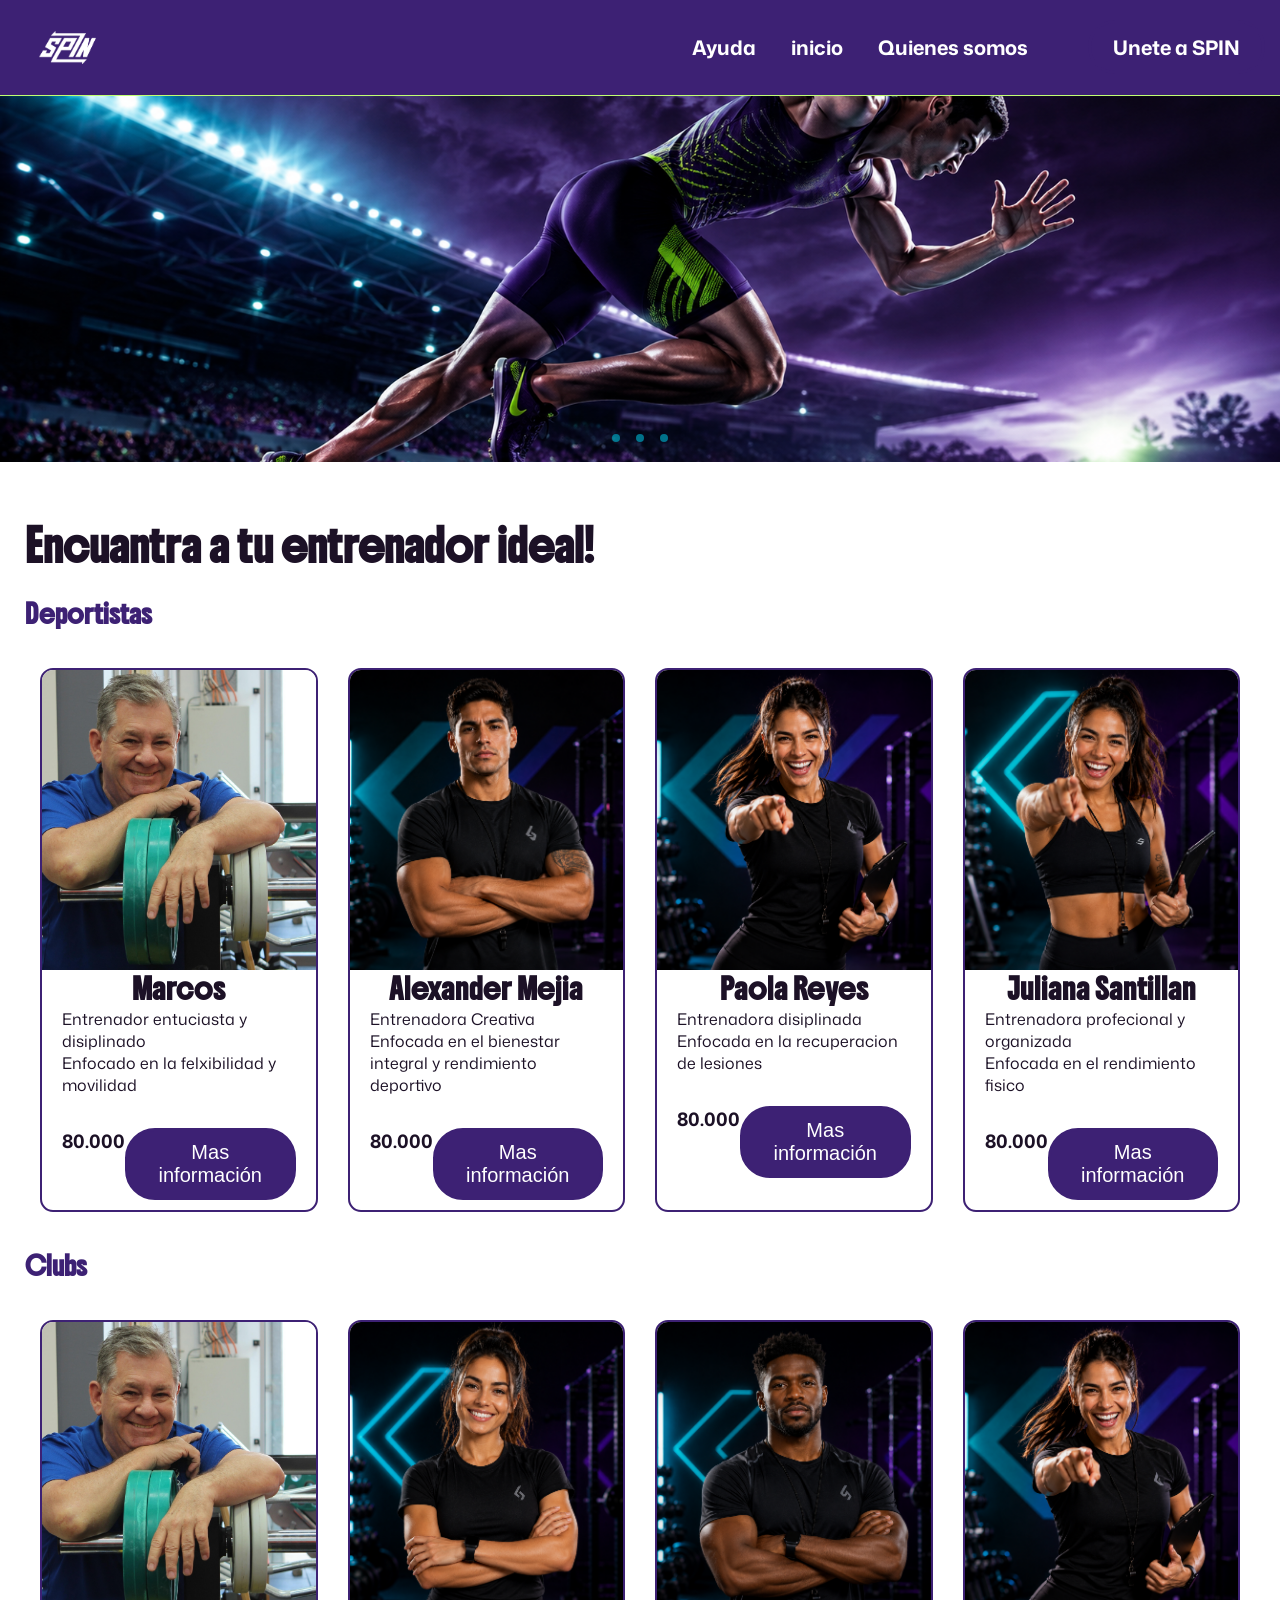
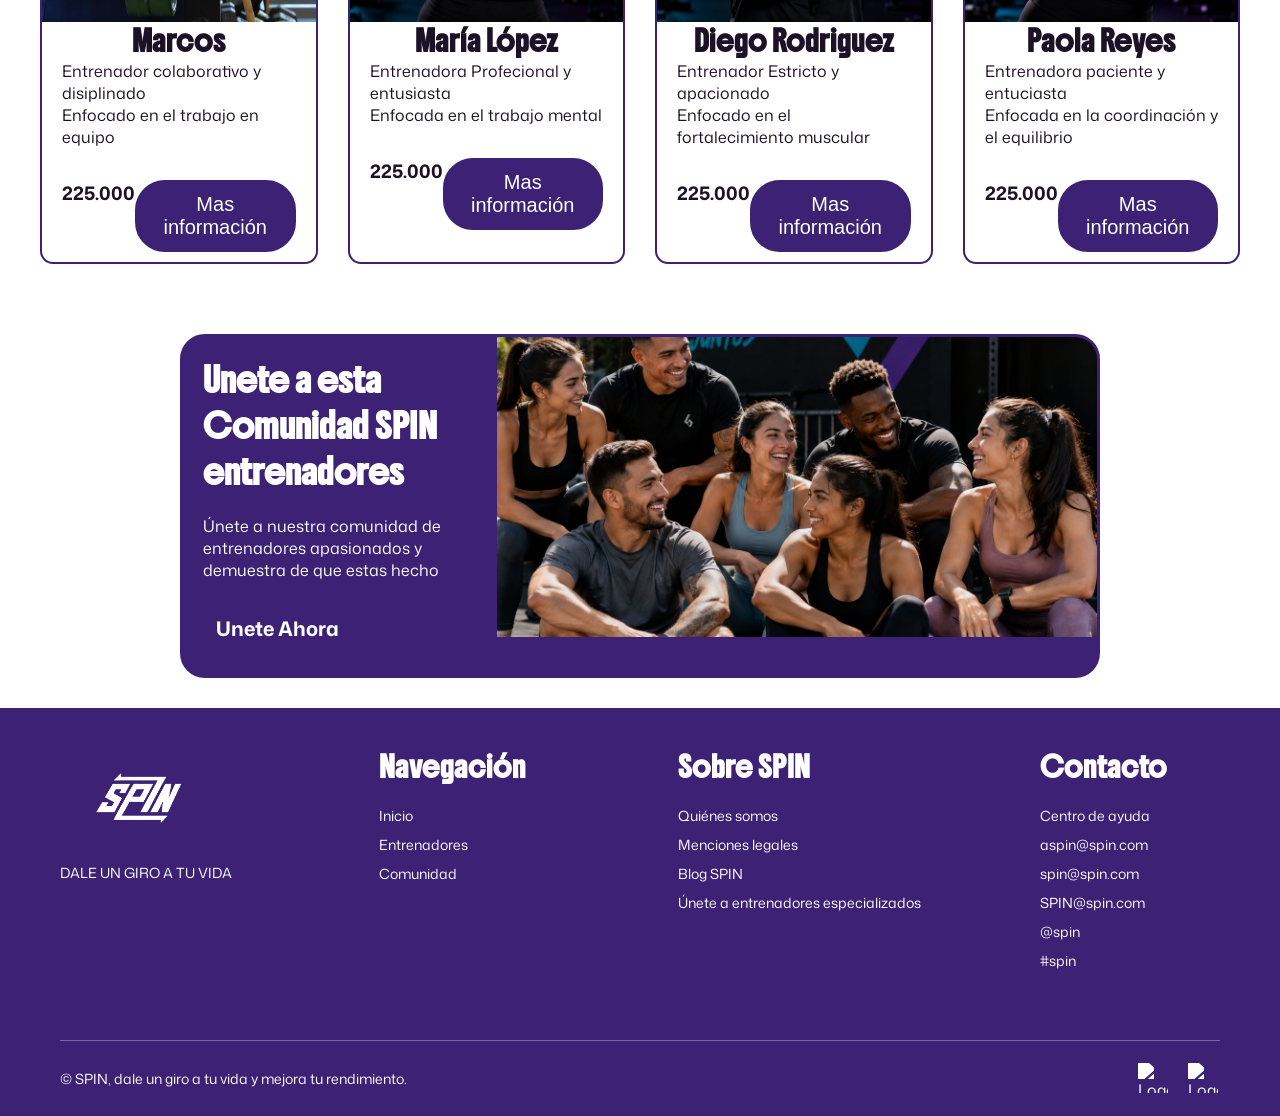
==== commit cf8d5f7d: "correccion de ayuda desde home" ====
--- a/Index.html
+++ b/Index.html
@@ -27,7 +27,7 @@
     </div>
 
     <nav class="nav-links" id="nav-links">
-        <a href="datosPersonales.html">Datos personales</a>
+        <a href="ayuda.html">Ayuda</a>
         <a href="Index.html">inicio</a>
         <a href="Indexquienesomos.html">Quienes somos</a>
     </nav>
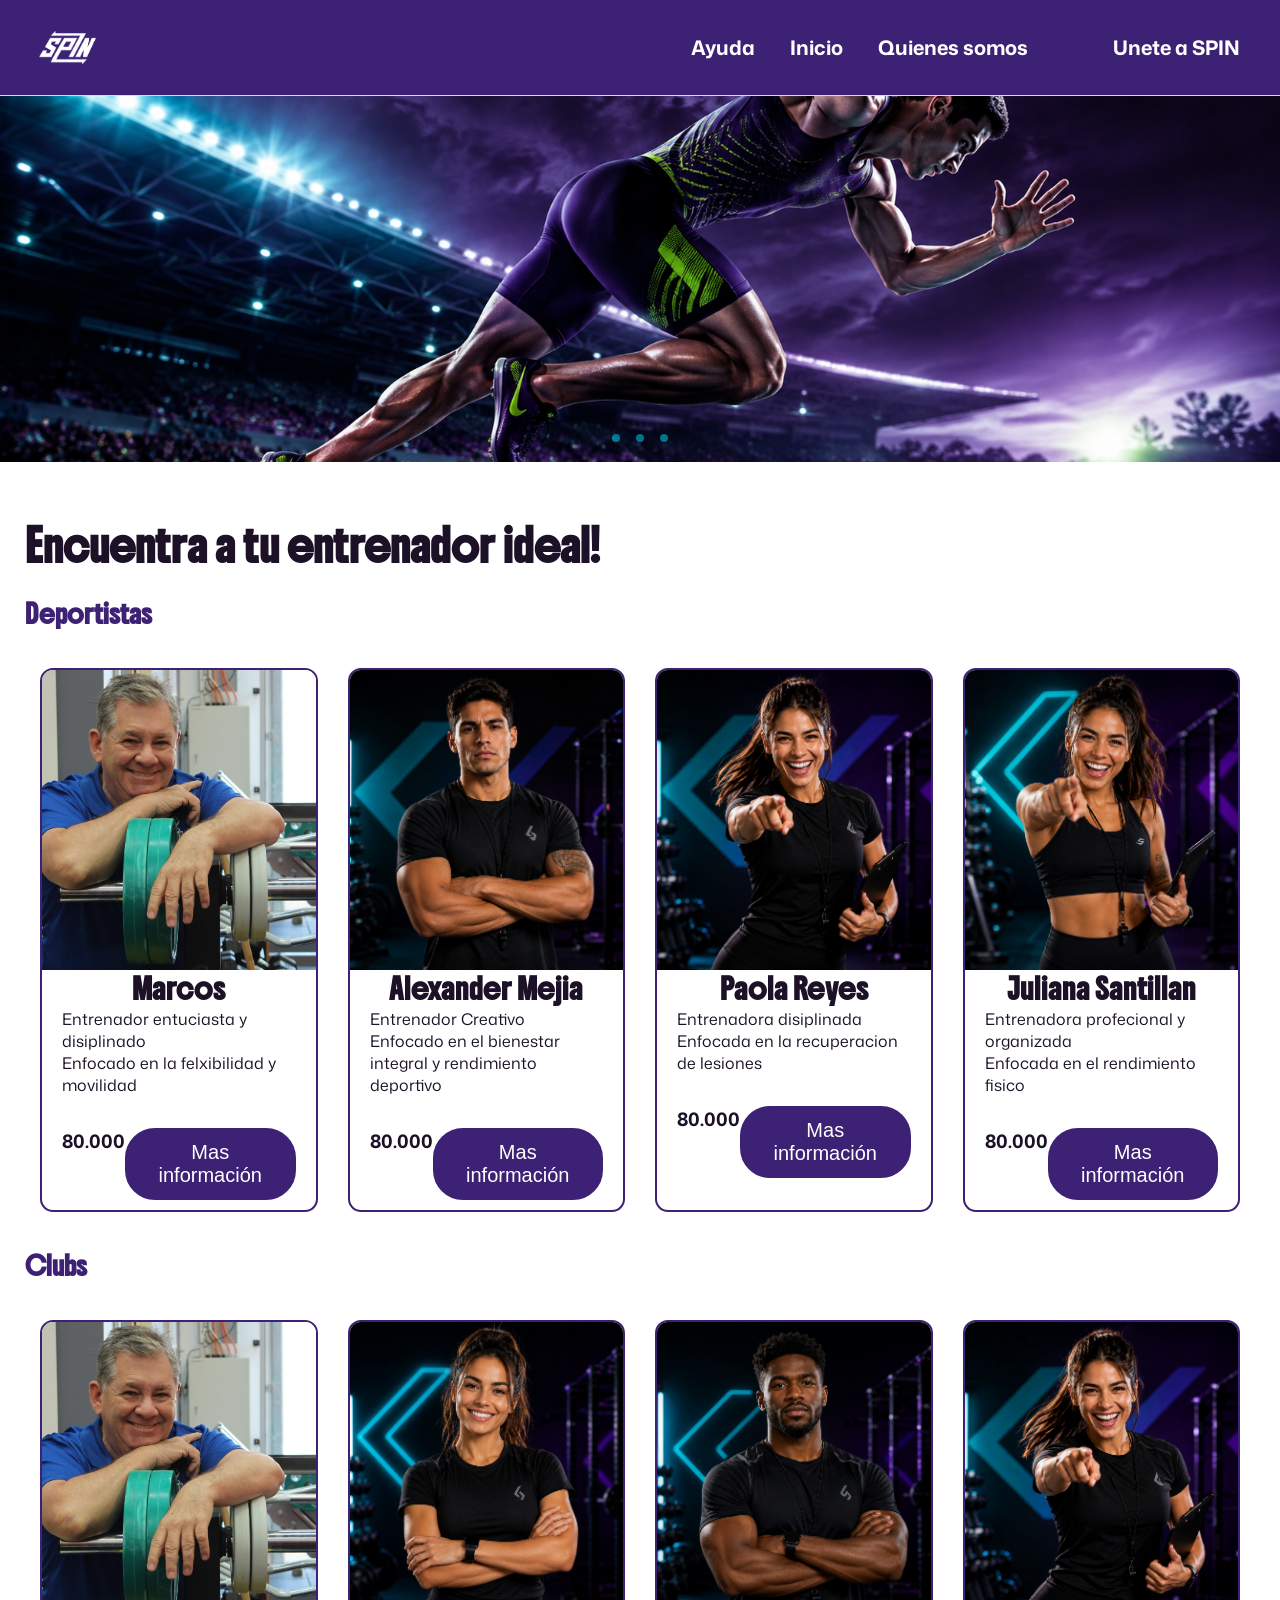
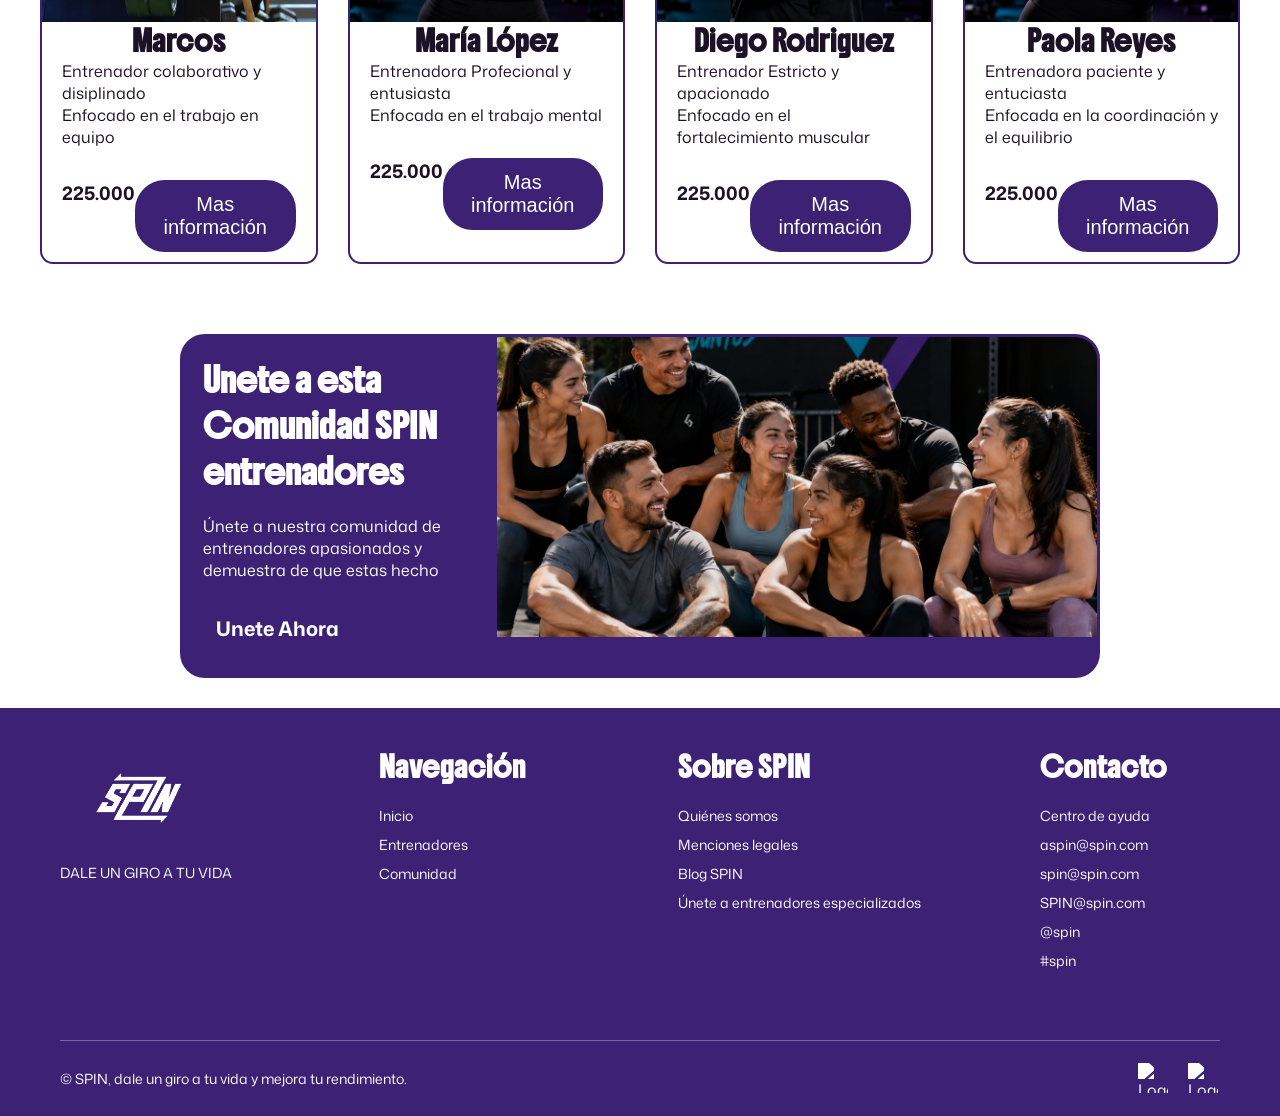
==== commit b2922572: "Ajuste detalles, mayusculas y errores de dislexia :D" ====
--- a/Index.html
+++ b/Index.html
@@ -1,5 +1,5 @@
 <!DOCTYPE html>
-<html lang="en">
+<html lang="es">
 <head>
     <meta charset="UTF-8">
     <meta name="viewport" content="width=device-width, initial-scale=1.0">
@@ -28,7 +28,7 @@
 
     <nav class="nav-links" id="nav-links">
         <a href="ayuda.html">Ayuda</a>
-        <a href="Index.html">inicio</a>
+        <a href="Index.html">Inicio</a>
         <a href="Indexquienesomos.html">Quienes somos</a>
     </nav>
 
@@ -48,9 +48,9 @@
 
                 <div class="container-img">
 
-                    <img id="img1" src="img/imagen1inicio.png" alt="">
-                    <img id="img2" src="img/imagen2inicio.png" alt="">
-                    <img id="img3" src="img/imagen3inicio.png" alt="">
+                    <img id="img1" src="img/imagen1inicio.png" alt="deportista corriendo, con un fondo morado">
+                    <img id="img2" src="img/imagen2inicio.png" alt="Edificio de las oficinas en fisico de SPIN">
+                    <img id="img3" src="img/imagen3inicio.png" alt="Un entrenador gritandote que te inspires">
 
                 </div>
 
@@ -71,7 +71,7 @@
         <section id="entrenadores"class="coachs">
 
             <div class="coachs-title">
-                <h3>Encuantra a tu entrenador ideal!</h3>
+                <h3>Encuentra a tu entrenador ideal!</h3>
             </div>
 
             <br>
@@ -117,8 +117,8 @@
                     <div class="parrafo">
 
                         <h1>Alexander Mejia</h1>
-                        <p>Entrenadora Creativa
-                            <br>Enfocada en el bienestar integral y rendimiento deportivo</p>
+                        <p>Entrenador Creativo
+                            <br>Enfocado en el bienestar integral y rendimiento deportivo</p>
 
                     </div>
                     <br>
